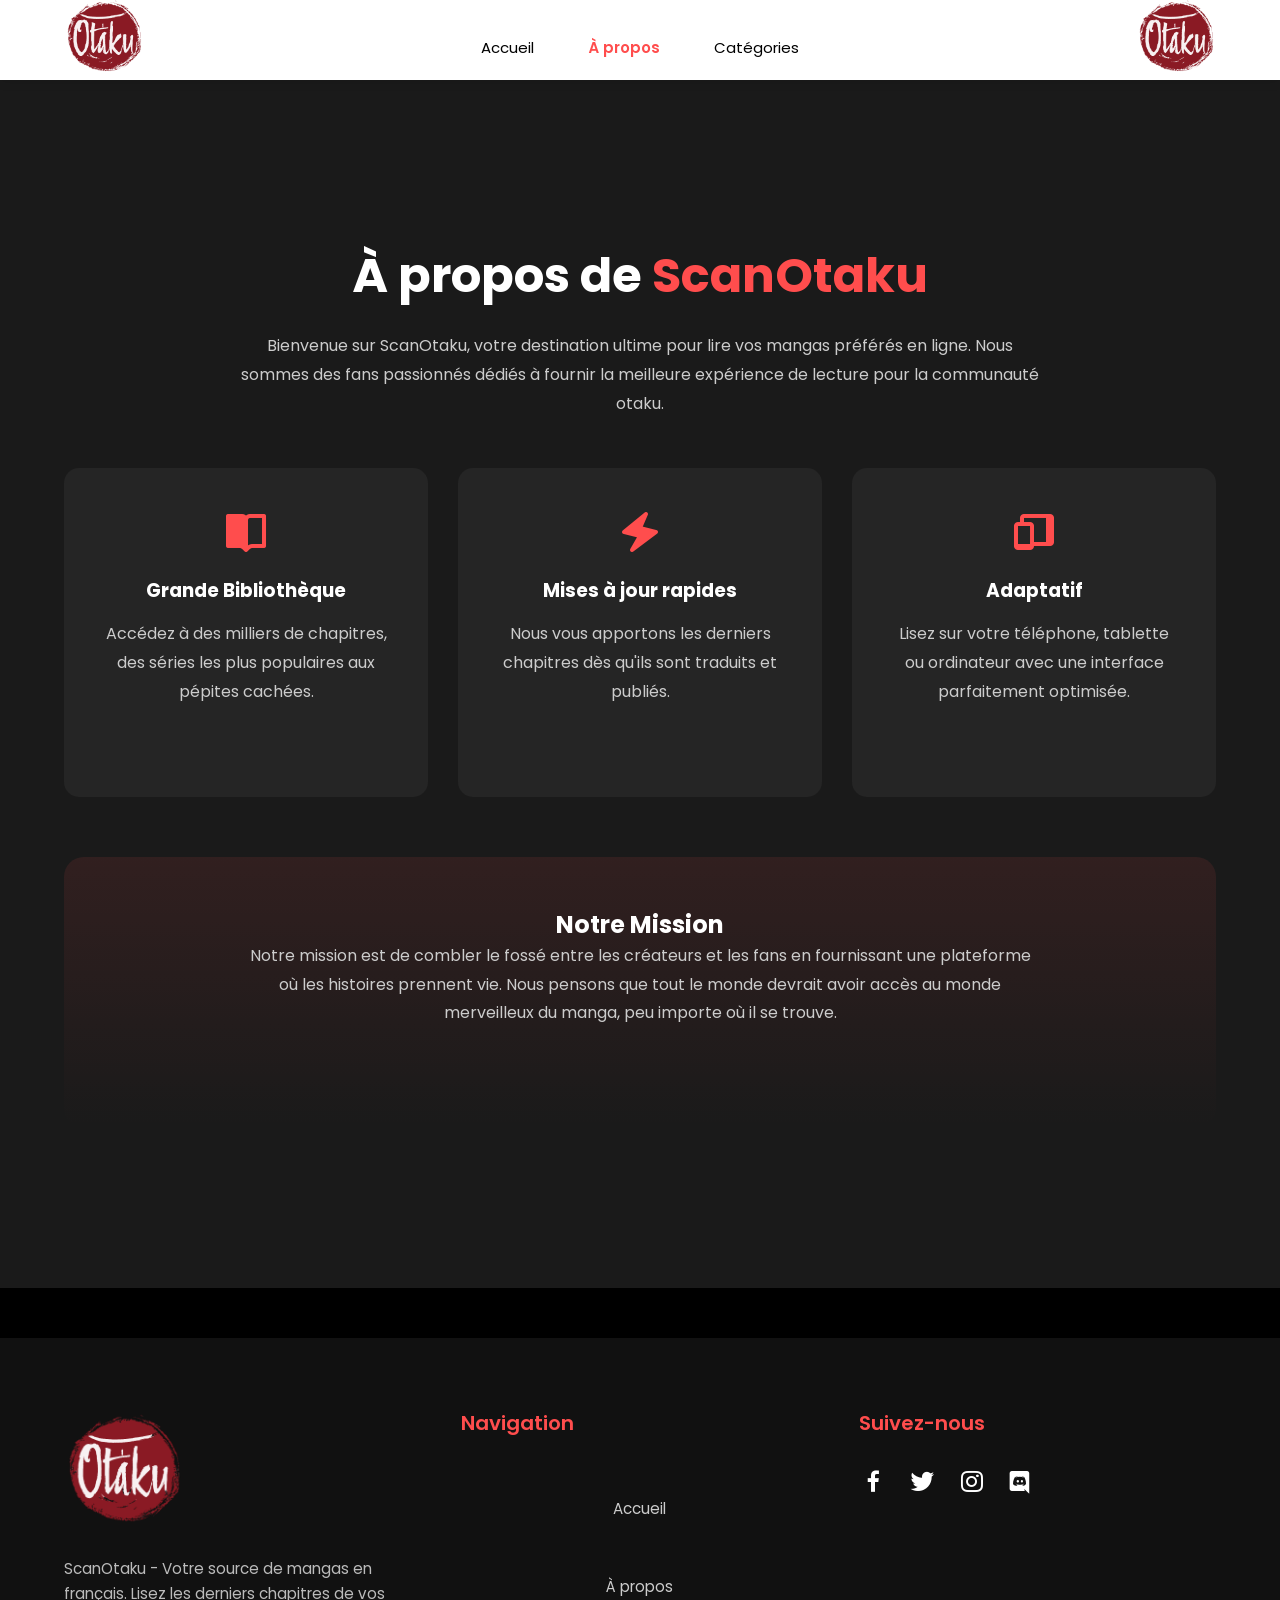
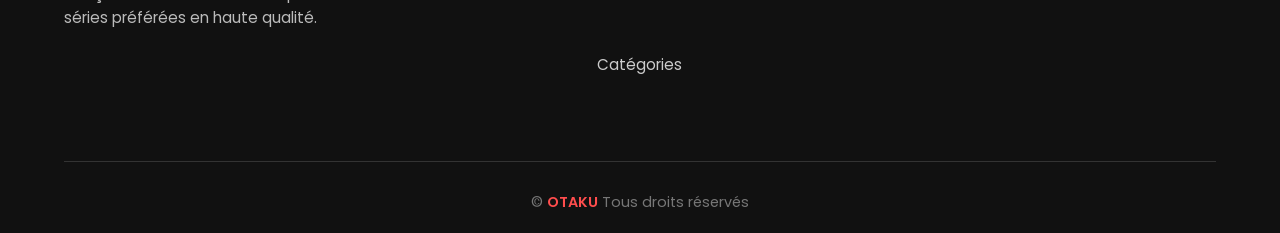
==== about.html @ 1f823256 "first commit" ====
<!DOCTYPE html>
<html lang="fr">
<head>
    <meta charset="UTF-8">
    <link rel="preconnect" href="https://fonts.googleapis.com">
    <link rel="preconnect" href="https://fonts.gstatic.com" crossorigin>
    <link href="https://fonts.googleapis.com/css2?family=Montserrat:ital,wght@0,300;0,400;0,500;0,600;1,800&family=Poppins:ital,wght@0,300;1,600&display=swap" rel="stylesheet">
    <meta name="viewport" content="width=device-width, initial-scale=1.0">
    <link rel="stylesheet" href="style.css">
    <link rel="stylesheet" href="https://unpkg.com/boxicons@2.1.4/css/boxicons.min.css">
    <link rel="stylesheet" href="css/style.css">
    <title>À propos de nous - ScanOtaku</title>
</head>
<body>
    <header>
        <nav>
            <div class="logo"><img src="image/img/png-transparent-otaku-otaku-logo-anime-beach-vapor-lg-text-manga-cartoon-removebg-preview.png"></div>
            <div class="navbar">
                <div class="menu-toggle" onclick="toggleMenu()">☰</div>
                <ul>
                    <li><a href="index.html">Accueil</a></li>
                    <li><a href="about.html" class="active">À propos</a></li>
                    <li><a href="categorie.html">Catégories</a>
                        <ul class="dropdown">
                            <li><a href="categorie.html">Action</a></li>
                            <li><a href="categorie.html">Sport</a></li>
                            <li><a href="categorie.html">Aventure</a></li>
                        </ul>
                    </li>
                </ul>
            </div>
            <div class="logo" id="logo2"><img src="image/img/png-transparent-otaku-otaku-logo-anime-beach-vapor-lg-text-manga-cartoon-removebg-preview.png"></div>
        </nav>
    </header>

    <section class="about-section">
        <div class="container">
            <h1>À propos de <span>ScanOtaku</span></h1>
            <p>Bienvenue sur ScanOtaku, votre destination ultime pour lire vos mangas préférés en ligne. Nous sommes des fans passionnés dédiés à fournir la meilleure expérience de lecture pour la communauté otaku.</p>
            
            <div class="about-grid">
                <div class="about-card">
                    <i class='bx bxs-book-open'></i>
                    <h3>Grande Bibliothèque</h3>
                    <p>Accédez à des milliers de chapitres, des séries les plus populaires aux pépites cachées.</p>
                </div>
                <div class="about-card">
                    <i class='bx bxs-zap'></i>
                    <h3>Mises à jour rapides</h3>
                    <p>Nous vous apportons les derniers chapitres dès qu'ils sont traduits et publiés.</p>
                </div>
                <div class="about-card">
                    <i class='bx bxs-devices'></i>
                    <h3>Adaptatif</h3>
                    <p>Lisez sur votre téléphone, tablette ou ordinateur avec une interface parfaitement optimisée.</p>
                </div>
            </div>

            <div class="mission">
                <h2>Notre Mission</h2>
                <p>Notre mission est de combler le fossé entre les créateurs et les fans en fournissant une plateforme où les histoires prennent vie. Nous pensons que tout le monde devrait avoir accès au monde merveilleux du manga, peu importe où il se trouve.</p>
            </div>
        </div>
    </section>

    <footer class="footer">
        <div class="footer-content">
            <div class="footer-logo">
                <img src="image/img/png-transparent-otaku-otaku-logo-anime-beach-vapor-lg-text-manga-cartoon-removebg-preview.png" alt="Logo">
                <p>ScanOtaku - Votre source de mangas en français. Lisez les derniers chapitres de vos séries préférées en haute qualité.</p>
            </div>
            <div class="footer-links">
                <h3>Navigation</h3>
                <ul>
                    <li><a href="index.html">Accueil</a></li>
                    <li><a href="about.html">À propos</a></li>
                    <li><a href="categorie.html">Catégories</a></li>
                </ul>
            </div>
            <div class="footer-social">
                <h3>Suivez-nous</h3>
                <div class="social-icons">
                    <a href="#"><i class='bx bxl-facebook'></i></a>
                    <a href="#"><i class='bx bxl-twitter'></i></a>
                    <a href="#"><i class='bx bxl-instagram'></i></a>
                    <a href="#"><i class='bx bxl-discord'></i></a>
                </div>
            </div>
        </div>
        <div class="copyright"> © <span>OTAKU</span> Tous droits réservés</div>
    </footer>

    <script>
        function toggleMenu() {
            var navbar = document.querySelector('.navbar');
            navbar.classList.toggle('active');
        }
    </script>
</body>
</html>
---- style.css ----
@import url("https://fonts.googleapis.com/css2?family=Poppins:wght@300;400;500;600&display=swap");

*{
    padding: 0;
    margin: 0;
    text-decoration: none;
    font-family: 'Montserrat', sans-serif;
    font-family: 'Poppins', sans-serif;
}
body{
    background-color: black;
}
ul{
    list-style: none;
    padding-top: 14px;
}
.active {
    color: #ff4d4d !important;
    font-weight: 600;
}
nav{
    display: flex;
    background-color: white;
    justify-content: space-between;
    align-items: center;
    padding: 0 5%;
    height: 80px;
    position: sticky;
    top: 0;
    z-index: 1000;
    box-shadow: 0 2px 10px rgba(0,0,0,0.1);
}
.menu-toggle {
    display: none;
    font-size: 24px;
    cursor: pointer;
    color: black;
}
ul li{
display: inline-block;
position: relative;
}
ul li a{
    display: block;
    padding: 20px 25px;
    color: black;
    text-decoration: none;
    text-align: center;
    font-size: 15px;
    transition: all .40s ease-in-out;
}
ul li ul.dropdown li{
    display: block;
}

ul li ul.dropdown{
    width: 100%;
    background-color: white;
    position: absolute;
    z-index: 555;
    display: none;
}
ul li a:hover{
    background-color: gray;
}
ul li:hover ul.dropdown{
    display: block;
}
.home{
    /* height: 80vh; */
    width: 100%;
    position: relative;
    background-size: cover;
    background-position: center;
    display: flex;
    align-items: center;
    justify-content:flex-start;
    background-image:url("image/img/desktop-wallpaper-the-blue-exorcist-rin-blue-exorcist.jpg");
    /* top: -100px; */
    height: 91vh;
}
.hom{
    /* height: 80vh; */
    width: 100%;
    position: relative;
    background-size: cover;
    background-position: center;
    display: flex;
    align-items: center;
    justify-content:flex-start;
    background-image:url("image/img/anime-anime-boys-picture-in-picture-kimetsu-no-yaiba-kamado-tanjirō-hd-wallpaper-preview.jpg");
    /* top: -100px; */
    height: 85vh;
}
.logo img{
    width: 80px;
}
.logo{
    padding: 0;
}
#logo2 {
    display: block;
}
@media (max-width: 900px) {
    #logo2 {
        display: none;
    }
    .menu-toggle {
        display: block;
    }
    .navbar {
        position: absolute;
        top: 80px;
        left: -100%;
        width: 100%;
        background: white;
        transition: 0.3s;
        box-shadow: 0 5px 10px rgba(0,0,0,0.1);
    }
    .navbar.active {
        left: 0;
    }
    .navbar ul {
        flex-direction: column;
        padding: 20px;
    }
    .navbar ul li {
        display: block;
        width: 100%;
        text-align: left;
    }
    .navbar ul li a {
        padding: 15px 0;
    }
    .dropdown {
        position: static !important;
        display: block !important;
        box-shadow: none !important;
        padding-left: 20px !important;
    }
    
    .home-text {
        padding-left: 20px !important;
    }
    .home-text h1 {
        font-size: 2.5rem !important;
    }
}
.home-text{
    padding-left: 150px;
    font-size: var(--h1-font);
    font-weight: bold;
    line-height: 1.5;
    letter-spacing: 3px;
    color: white;
}
.home-text a{
    color: white;
}
.home-text span{
    color:red;
    font-size: 30px;
}
.btn a{
    color: black;
}
.btn{
    display: inline-block;
    padding-top: 200px;
    padding: 14px 40px;
    border-radius: 0.5rem;
    font-size: 15px;
    font-weight: 500;
    background: #3B065E;
    border: 1px solid #3B065E;
    transition: all .40s ease;
    margin-top: 20px;
}
.btn:hover{
    transform: scale(1.01) translateY(-5px);
    background: transparent;
}
.text-top{
    text-align: left;
    padding-top: 50px;
    padding-left: 30px;
    color: white;
    font-size: 25px;
    font-weight: 600;
}
.annonce{
    margin-top: 30px;
    padding-top: 190px;
    position: relative;
    background-image:url("image/img/1.jpg");
    background-size: cover;
    background-position: center;
    display: flex;
    align-items: center;
    /* justify-content:center; */
    height:auto;
    width: 100%;
    /* padding-bottom: 100px; */
}

.annonce .text-annonce{
    top: 100px;
    padding-left: 180px;
    padding-bottom: 100px;
    font-size: 15px;
    font-weight: bold;
    line-height: 1.5;
    letter-spacing: 3px;
    color: white;
}
.annonce .text-annonce p{
    color: white;
    font-size: 15px;
}
.annonce .text-annonce .b a{
    color: white;
}
.annonce .text-annonce .btn{ 
    display: inline-block;
    padding-top: 200px;
    padding: 14px 40px;
    border-radius: 0.5rem;
    font-size: 15px;
    font-weight: 500;
    background: #3B065E;
    border: 1px solid #3B065E;
    transition: all .40s ease;
    margin-top: 20px;
}
.annonce .text-annonce .btn:hover{
    transform: scale(1.01) translateY(-5px);
    background: transparent;
}
/* About Section Styles */
.about-section {
    padding: 100px 5%;
    background-color: #1a1a1a;
    color: #fff;
}
.about-section h1 {
    font-size: 3rem;
    margin-bottom: 20px;
    text-align: center;
}
.about-section h1 span {
    color: #ff4d4d;
}
.about-section p {
    max-width: 800px;
    margin: 0 auto 50px;
    text-align: center;
    line-height: 1.8;
    color: #ccc;
}
.about-grid {
    display: grid;
    grid-template-columns: repeat(auto-fit, minmax(250px, 1fr));
    gap: 30px;
    margin-bottom: 60px;
}
.about-card {
    background: #252525;
    padding: 40px;
    border-radius: 15px;
    text-align: center;
    transition: 0.3s;
}
.about-card:hover {
    transform: translateY(-10px);
    background: #333;
}
.about-card i {
    font-size: 3rem;
    color: #ff4d4d;
    margin-bottom: 20px;
}
.about-card h3 {
    margin-bottom: 15px;
}
.mission {
    text-align: center;
    background: linear-gradient(rgba(255, 77, 77, 0.1), transparent);
    padding: 50px;
    border-radius: 20px;
}

/* Manga Details Styles */
.manga-details {
    padding: 100px 5%;
    background: #121212;
}
.details-wrapper {
    display: flex;
    gap: 50px;
    align-items: flex-start;
    max-width: 1200px;
    margin: 0 auto;
}
.manga-image img {
    width: 350px;
    border-radius: 20px;
    box-shadow: 0 10px 30px rgba(0,0,0,0.5);
}
.manga-info {
    flex: 1;
}
.manga-info h1 {
    font-size: 3.5rem;
    margin-bottom: 15px;
    color: #fff;
}
.manga-metadata {
    display: flex;
    gap: 20px;
    margin-bottom: 30px;
    color: #ff4d4d;
    font-weight: 500;
}
.manga-metadata span {
    display: flex;
    align-items: center;
    gap: 5px;
}
.manga-info h3 {
    margin-bottom: 15px;
    font-size: 1.5rem;
}
.manga-info p {
    line-height: 1.8;
    color: #bbb;
    margin-bottom: 40px;
}
.details-buttons {
    display: flex;
    gap: 20px;
}
.btn-alt {
    background: transparent !important;
    border: 2px solid #3B065E !important;
    color: white !important;
}

@media (max-width: 768px) {
    .details-wrapper {
        flex-direction: column;
        align-items: center;
        text-align: center;
    }
    .manga-image img {
        width: 100%;
        max-width: 300px;
    }
    .manga-info h1 {
        font-size: 2.5rem;
    }
    .manga-metadata {
        justify-content: center;
        flex-wrap: wrap;
    }
    .details-buttons {
        flex-direction: column;
    }
}
/* Manga Grid Styles */
.manga-grid-section {
    padding: 50px 5%;
    background-color: black;
}
.manga-grid-section h2 {
    color: white;
    font-size: 2.5rem;
    margin-bottom: 30px;
    border-left: 5px solid #ff4d4d;
    padding-left: 20px;
}
.manga-grid {
    display: grid;
    grid-template-columns: repeat(auto-fill, minmax(200px, 1fr));
    gap: 30px;
}
.manga-card {
    background: #1a1a1a;
    border-radius: 10px;
    overflow: hidden;
    transition: 0.3s;
}
.manga-card:hover {
    transform: translateY(-10px);
}
.manga-card img {
    width: 100%;
    height: 300px;
    object-fit: cover;
}
.manga-card .card-info {
    padding: 15px;
    text-align: center;
}
.manga-card h3 {
    color: white;
    font-size: 1.1rem;
    margin-bottom: 5px;
}
.manga-card p {
    color: #ff4d4d;
    font-size: 0.9rem;
}

@media (max-width: 768px) {
    .manga-grid {
        grid-template-columns: repeat(auto-fill, minmax(150px, 1fr));
        gap: 15px;
    }
    .manga-card img {
        height: 220px;
    }
}

/* Blog/News Section Styles */
.blog-container {
    padding: 50px 5%;
    background-color: black;
}
.blog {
    display: grid;
    grid-template-columns: repeat(auto-fit, minmax(300px, 1fr));
    gap: 30px;
    max-width: 1200px;
    margin: 0 auto;
}
.text-blog {
    background: #1a1a1a;
    padding: 25px;
    border-radius: 15px;
    transition: 0.3s;
    border: 1px solid #333;
}
.text-blog:hover {
    transform: translateY(-10px);
    border-color: #ff4d4d;
}
.text-blog img {
    width: 100%;
    height: 220px;
    object-fit: cover;
    border-radius: 10px;
    margin-bottom: 20px;
}
.text-blog span {
    color: #ff4d4d;
    font-size: 0.85rem;
    font-weight: 500;
    text-transform: uppercase;
    letter-spacing: 1px;
}
.text-blog h2 {
    color: white;
    font-size: 1.4rem;
    margin: 15px 0;
    line-height: 1.4;
}
.text-blog p {
    color: #bbb;
    font-size: 0.95rem;
    line-height: 1.6;
    margin-bottom: 20px;
}
.text-blog a {
    color: #ff4d4d;
    font-weight: 600;
    text-decoration: none;
    display: inline-flex;
    align-items: center;
    gap: 5px;
    transition: 0.3s;
}
.text-blog a:hover {
    gap: 10px;
    text-decoration: underline;
}

@media (max-width: 768px) {
    .blog {
        grid-template-columns: 1fr;
    }
    .text-blog img {
        height: 200px;
    }
}

/* Footer Styles */
.footer {
    background-color: #111;
    color: white;
    padding: 70px 5% 20px;
    margin-top: 50px;
}
.footer-content {
    display: grid;
    grid-template-columns: repeat(auto-fit, minmax(250px, 1fr));
    gap: 40px;
    max-width: 1200px;
    margin: 0 auto 50px;
}
.footer-logo img {
    width: 120px;
    margin-bottom: 20px;
}
.footer-logo p {
    color: #bbb;
    line-height: 1.6;
    font-size: 0.95rem;
}
.footer-links h3, .footer-social h3 {
    color: #ff4d4d;
    font-size: 1.25rem;
    margin-bottom: 25px;
    font-weight: 600;
}
.footer-links ul li {
    display: block;
    margin-bottom: 15px;
}
.footer-links ul li a {
    color: #ccc;
    font-size: 0.95rem;
    transition: 0.3s;
}
.footer-links ul li a:hover {
    color: #ff4d4d;
    padding-left: 10px;
}
.social-icons {
    display: flex;
    gap: 20px;
}
.social-icons a {
    color: white;
    font-size: 1.8rem;
    transition: 0.3s;
}
.social-icons a:hover {
    color: #ff4d4d;
    transform: translateY(-5px);
}
.footer .copyright {
    text-align: center;
    padding-top: 30px;
    border-top: 1px solid #333;
    color: #777;
    font-size: 0.9rem;
}
.footer .copyright span {
    color: #ff4d4d;
    font-weight: 600;
}

@media (max-width: 768px) {
    .footer-content {
        text-align: center;
    }
    .social-icons {
        justify-content: center;
    }
}
---- css/style.css ----
/* Google Fonts - Poppins */
@import url("https://fonts.googleapis.com/css2?family=Poppins:wght@300;400;500;600&display=swap");


.top-manga {
  /* min-height: 100vh; */
  display: flex;
  align-items: center;
  justify-content: center;
  /* background: #efefef; */
  /* padding-bottom: 30px; */
}
.container {
  max-width: 1350px;
  width: 100%;
  padding: 60px 0;
}
.slide-container {
  margin: 0 30px;
  overflow: hidden;
}
.card {
  /* background: #fff; */
  border-radius: 8px;
}
.card .image-box {
  height: 400px;
}
.card .image-box img {
  width: 100%;
  height: 100%;
  border-radius: 8px 8px 0 0;
}
.card .profile-details {
  display: flex;
  align-items: center;
  column-gap: 12px;
  padding: 15px;
}
.card .profile-details img {
  height: 40px;
  width: 40px;
  border-radius: 50%;
}
.profile-details .name {
  font-size: 15px;
  font-weight: 500;
  color: #fff;
}
.profile-details .job {
  font-size: 12px;
  font-weight: 500;
  color: #4d4d4d;
}

.swiper-navBtn {
  color: #000;
  height: 50px;
  width: 50px;
  transform: translateY(-40%);
  background: #fff;
  border-radius: 50%;
}
.swiper-navBtn::before,
.swiper-navBtn::after {
  font-size: 24px;
}

.swiper-pagination-bullet {
  background-color: #333;
}
.menu-toggle{
  font-size: 40px;
  text-align: center;
  box-sizing: border-box;
  display: none;
}

/* @media screen and (max-width: 768px) {
  .swiper-navBtn {
    display: none;
  }
} */

@media only screen and (max-width: 950px) {
  .menu-toggle{
    display: block;
    text-align: center;
  }
  .navbar ul {
      display: none;
  }

  .navbar.active ul {
      display: block;
      text-align: center;
  }
}
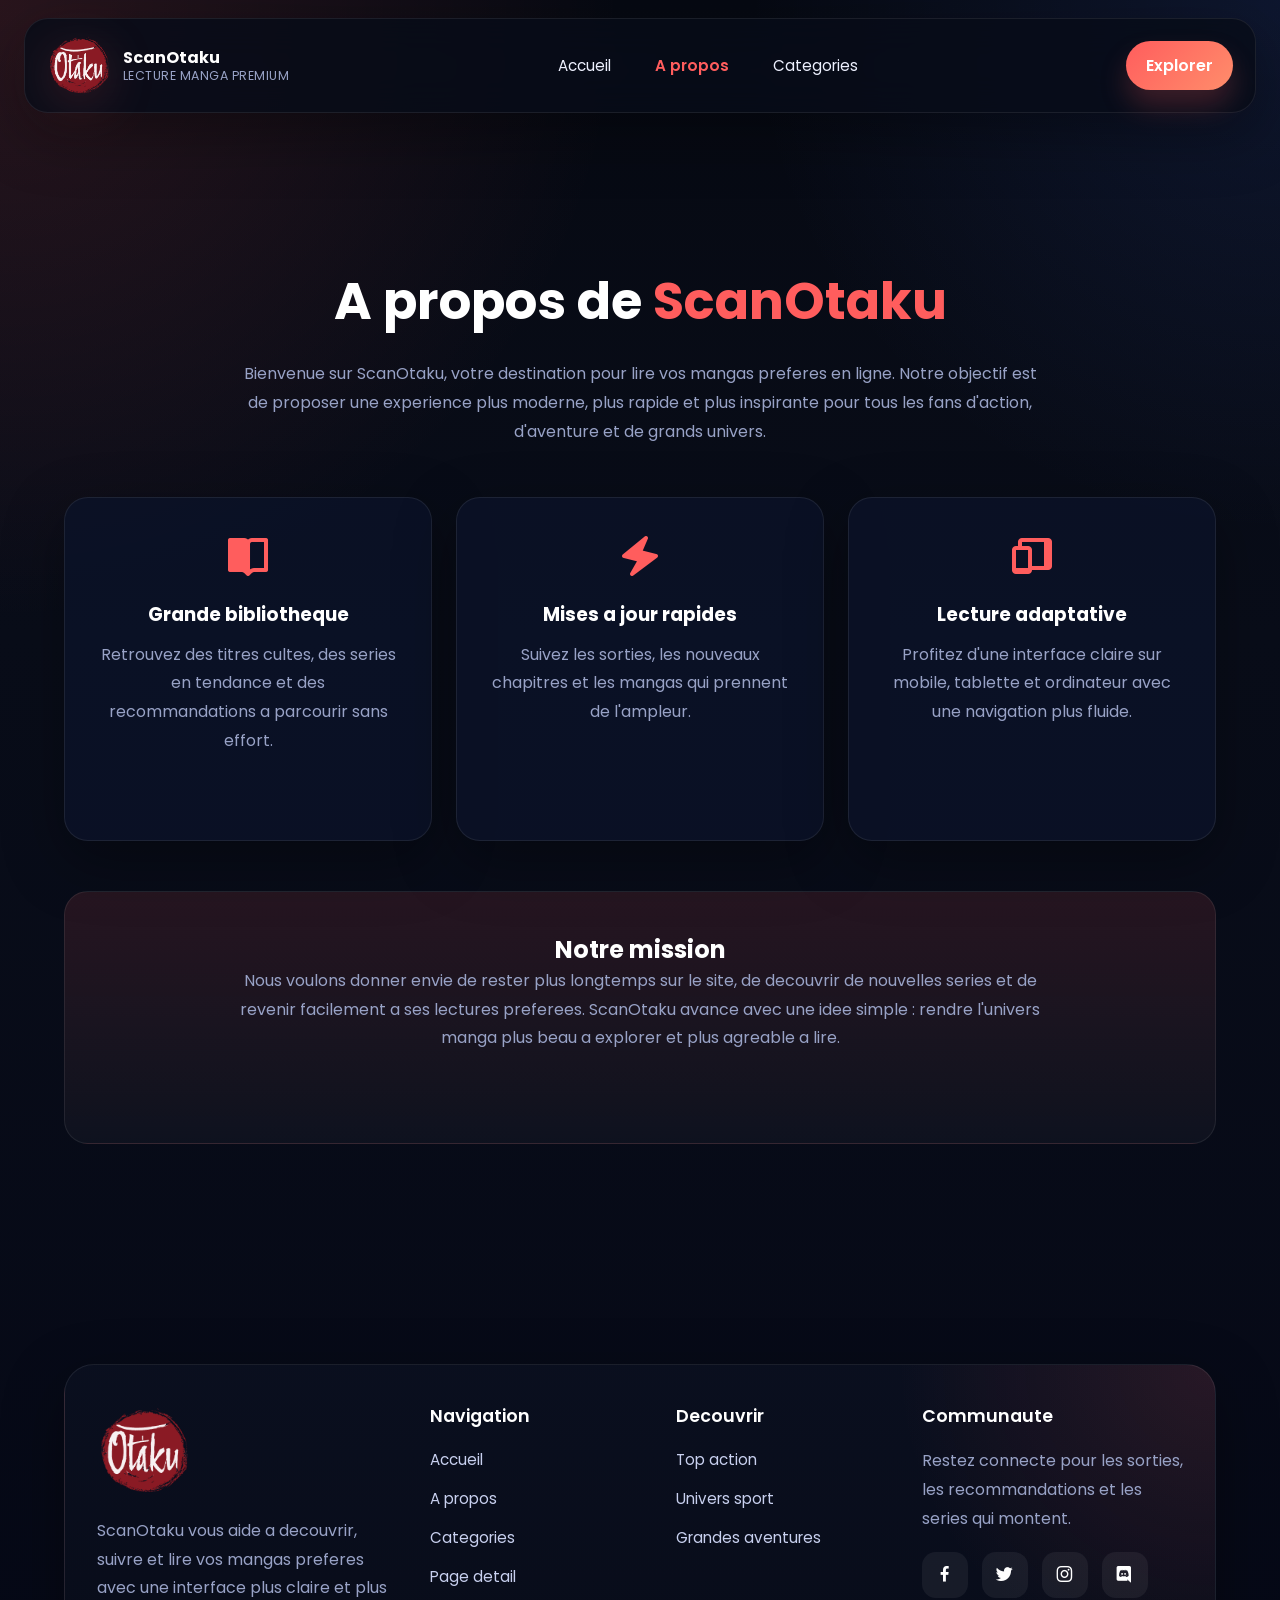
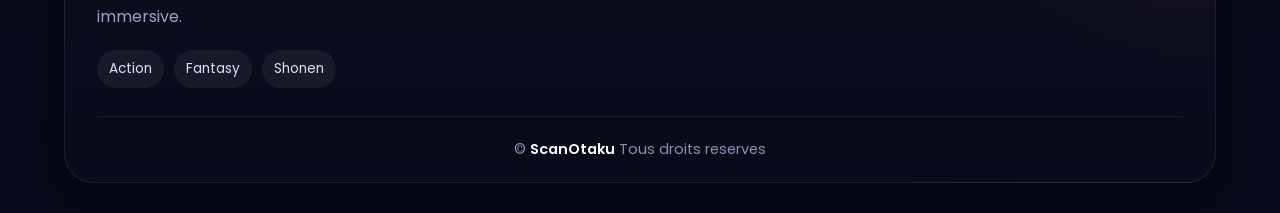
==== commit 788751ed: "modif" ====
--- a/about.html
+++ b/about.html
@@ -9,56 +9,62 @@
     <link rel="stylesheet" href="style.css">
     <link rel="stylesheet" href="https://unpkg.com/boxicons@2.1.4/css/boxicons.min.css">
     <link rel="stylesheet" href="css/style.css">
-    <title>À propos de nous - ScanOtaku</title>
+    <title>A propos de nous - ScanOtaku</title>
 </head>
 <body>
     <header>
         <nav>
-            <div class="logo"><img src="image/img/png-transparent-otaku-otaku-logo-anime-beach-vapor-lg-text-manga-cartoon-removebg-preview.png"></div>
+            <a href="index.html" class="brand">
+                <div class="logo"><img src="image/img/png-transparent-otaku-otaku-logo-anime-beach-vapor-lg-text-manga-cartoon-removebg-preview.png" alt="ScanOtaku"></div>
+                <div class="brand-copy">
+                    <strong>ScanOtaku</strong>
+                    <span>Lecture manga premium</span>
+                </div>
+            </a>
+            <div class="menu-toggle" onclick="toggleMenu()"><i class='bx bx-menu'></i></div>
             <div class="navbar">
-                <div class="menu-toggle" onclick="toggleMenu()">☰</div>
                 <ul>
                     <li><a href="index.html">Accueil</a></li>
-                    <li><a href="about.html" class="active">À propos</a></li>
-                    <li><a href="categorie.html">Catégories</a>
+                    <li><a href="about.html" class="active">A propos</a></li>
+                    <li><a href="categorie.html">Categories</a>
                         <ul class="dropdown">
-                            <li><a href="categorie.html">Action</a></li>
-                            <li><a href="categorie.html">Sport</a></li>
-                            <li><a href="categorie.html">Aventure</a></li>
+                            <li><a href="categorie.html#action">Action</a></li>
+                            <li><a href="categorie.html#sport">Sport</a></li>
+                            <li><a href="categorie.html#aventure">Aventure</a></li>
                         </ul>
                     </li>
                 </ul>
             </div>
-            <div class="logo" id="logo2"><img src="image/img/png-transparent-otaku-otaku-logo-anime-beach-vapor-lg-text-manga-cartoon-removebg-preview.png"></div>
+            <a href="categorie.html" class="nav-cta">Explorer</a>
         </nav>
     </header>
 
     <section class="about-section">
         <div class="container">
-            <h1>À propos de <span>ScanOtaku</span></h1>
-            <p>Bienvenue sur ScanOtaku, votre destination ultime pour lire vos mangas préférés en ligne. Nous sommes des fans passionnés dédiés à fournir la meilleure expérience de lecture pour la communauté otaku.</p>
-            
+            <h1>A propos de <span>ScanOtaku</span></h1>
+            <p>Bienvenue sur ScanOtaku, votre destination pour lire vos mangas preferes en ligne. Notre objectif est de proposer une experience plus moderne, plus rapide et plus inspirante pour tous les fans d'action, d'aventure et de grands univers.</p>
+
             <div class="about-grid">
                 <div class="about-card">
                     <i class='bx bxs-book-open'></i>
-                    <h3>Grande Bibliothèque</h3>
-                    <p>Accédez à des milliers de chapitres, des séries les plus populaires aux pépites cachées.</p>
+                    <h3>Grande bibliotheque</h3>
+                    <p>Retrouvez des titres cultes, des series en tendance et des recommandations a parcourir sans effort.</p>
                 </div>
                 <div class="about-card">
                     <i class='bx bxs-zap'></i>
-                    <h3>Mises à jour rapides</h3>
-                    <p>Nous vous apportons les derniers chapitres dès qu'ils sont traduits et publiés.</p>
+                    <h3>Mises a jour rapides</h3>
+                    <p>Suivez les sorties, les nouveaux chapitres et les mangas qui prennent de l'ampleur.</p>
                 </div>
                 <div class="about-card">
                     <i class='bx bxs-devices'></i>
-                    <h3>Adaptatif</h3>
-                    <p>Lisez sur votre téléphone, tablette ou ordinateur avec une interface parfaitement optimisée.</p>
+                    <h3>Lecture adaptative</h3>
+                    <p>Profitez d'une interface claire sur mobile, tablette et ordinateur avec une navigation plus fluide.</p>
                 </div>
             </div>
 
             <div class="mission">
-                <h2>Notre Mission</h2>
-                <p>Notre mission est de combler le fossé entre les créateurs et les fans en fournissant une plateforme où les histoires prennent vie. Nous pensons que tout le monde devrait avoir accès au monde merveilleux du manga, peu importe où il se trouve.</p>
+                <h2>Notre mission</h2>
+                <p>Nous voulons donner envie de rester plus longtemps sur le site, de decouvrir de nouvelles series et de revenir facilement a ses lectures preferees. ScanOtaku avance avec une idee simple : rendre l'univers manga plus beau a explorer et plus agreable a lire.</p>
             </div>
         </div>
     </section>
@@ -67,18 +73,33 @@
         <div class="footer-content">
             <div class="footer-logo">
                 <img src="image/img/png-transparent-otaku-otaku-logo-anime-beach-vapor-lg-text-manga-cartoon-removebg-preview.png" alt="Logo">
-                <p>ScanOtaku - Votre source de mangas en français. Lisez les derniers chapitres de vos séries préférées en haute qualité.</p>
+                <p>ScanOtaku vous aide a decouvrir, suivre et lire vos mangas preferes avec une interface plus claire et plus immersive.</p>
+                <div class="footer-pills">
+                    <span>Action</span>
+                    <span>Fantasy</span>
+                    <span>Shonen</span>
+                </div>
             </div>
             <div class="footer-links">
                 <h3>Navigation</h3>
                 <ul>
                     <li><a href="index.html">Accueil</a></li>
-                    <li><a href="about.html">À propos</a></li>
-                    <li><a href="categorie.html">Catégories</a></li>
+                    <li><a href="about.html">A propos</a></li>
+                    <li><a href="categorie.html">Categories</a></li>
+                    <li><a href="detail.html">Page detail</a></li>
+                </ul>
+            </div>
+            <div class="footer-links">
+                <h3>Decouvrir</h3>
+                <ul>
+                    <li><a href="categorie.html#action">Top action</a></li>
+                    <li><a href="categorie.html#sport">Univers sport</a></li>
+                    <li><a href="categorie.html#aventure">Grandes aventures</a></li>
                 </ul>
             </div>
             <div class="footer-social">
-                <h3>Suivez-nous</h3>
+                <h3>Communaute</h3>
+                <p>Restez connecte pour les sorties, les recommandations et les series qui montent.</p>
                 <div class="social-icons">
                     <a href="#"><i class='bx bxl-facebook'></i></a>
                     <a href="#"><i class='bx bxl-twitter'></i></a>
@@ -87,7 +108,7 @@
                 </div>
             </div>
         </div>
-        <div class="copyright"> © <span>OTAKU</span> Tous droits réservés</div>
+        <div class="copyright">&copy; <span>ScanOtaku</span> Tous droits reserves</div>
     </footer>
 
     <script>
--- a/style.css
+++ b/style.css
@@ -1,569 +1,1125 @@
-@import url("https://fonts.googleapis.com/css2?family=Poppins:wght@300;400;500;600&display=swap");
-
-*{
+@import url("https://fonts.googleapis.com/css2?family=Poppins:wght@300;400;500;600;700&display=swap");
+
+:root {
+    --bg: #050816;
+    --bg-soft: #0d1224;
+    --panel: rgba(11, 18, 38, 0.92);
+    --panel-strong: #111a36;
+    --line: rgba(255, 255, 255, 0.08);
+    --text: #f5f7ff;
+    --muted: #98a2c6;
+    --accent: #ff5d5d;
+    --accent-soft: #ff8d6b;
+    --accent-dark: #c73939;
+    --shadow: 0 20px 60px rgba(0, 0, 0, 0.35);
+}
+
+* {
     padding: 0;
     margin: 0;
+    box-sizing: border-box;
     text-decoration: none;
-    font-family: 'Montserrat', sans-serif;
-    font-family: 'Poppins', sans-serif;
-}
-body{
-    background-color: black;
-}
-ul{
+    font-family: "Poppins", sans-serif;
+}
+
+html {
+    scroll-behavior: smooth;
+}
+
+body {
+    background:
+        radial-gradient(circle at top left, rgba(255, 93, 93, 0.14), transparent 28%),
+        radial-gradient(circle at top right, rgba(72, 120, 255, 0.12), transparent 24%),
+        linear-gradient(180deg, #060912 0%, #090d19 35%, #050816 100%);
+    color: var(--text);
+}
+
+a {
+    color: inherit;
+}
+
+img {
+    max-width: 100%;
+    display: block;
+}
+
+ul {
     list-style: none;
-    padding-top: 14px;
-}
+}
+
+.container {
+    width: min(1200px, 100%);
+    margin: 0 auto;
+}
+
 .active {
-    color: #ff4d4d !important;
+    color: var(--accent) !important;
     font-weight: 600;
 }
-nav{
-    display: flex;
-    background-color: white;
+
+nav {
+    width: min(1280px, calc(100% - 48px));
+    margin: 18px auto 0;
+    display: flex;
     justify-content: space-between;
     align-items: center;
-    padding: 0 5%;
-    height: 80px;
+    gap: 24px;
+    padding: 14px 22px;
     position: sticky;
-    top: 0;
+    top: 14px;
     z-index: 1000;
-    box-shadow: 0 2px 10px rgba(0,0,0,0.1);
-}
+    border: 1px solid var(--line);
+    border-radius: 24px;
+    background: rgba(8, 12, 25, 0.84);
+    backdrop-filter: blur(18px);
+    box-shadow: var(--shadow);
+}
+
+.brand {
+    display: inline-flex;
+    align-items: center;
+    gap: 12px;
+    min-width: 0;
+}
+
+.logo img {
+    width: 64px;
+    filter: drop-shadow(0 10px 24px rgba(255, 93, 93, 0.18));
+}
+
+.brand-copy {
+    display: flex;
+    flex-direction: column;
+    gap: 2px;
+    line-height: 1.1;
+}
+
+.brand-copy strong {
+    font-size: 1rem;
+    color: #fff;
+}
+
+.brand-copy span {
+    font-size: 0.78rem;
+    color: var(--muted);
+    letter-spacing: 0.04em;
+    text-transform: uppercase;
+}
+
+.navbar ul {
+    display: flex;
+    align-items: center;
+    gap: 8px;
+}
+
+.navbar ul li {
+    position: relative;
+}
+
+.navbar ul li a {
+    display: inline-flex;
+    align-items: center;
+    padding: 12px 18px;
+    border-radius: 999px;
+    color: #eef1ff;
+    font-size: 0.95rem;
+    transition: 0.3s ease;
+}
+
+.navbar ul li a:hover {
+    background: rgba(255, 255, 255, 0.06);
+    color: #fff;
+}
+
+.navbar ul li ul.dropdown {
+    width: 220px;
+    padding: 10px;
+    background: rgba(10, 15, 32, 0.98);
+    border: 1px solid var(--line);
+    border-radius: 18px;
+    position: absolute;
+    top: calc(100% + 10px);
+    left: 0;
+    z-index: 555;
+    display: none;
+    box-shadow: var(--shadow);
+}
+
+.navbar ul li ul.dropdown li {
+    display: block;
+}
+
+.navbar ul li ul.dropdown li a {
+    display: block;
+    border-radius: 12px;
+}
+
+.navbar ul li:hover ul.dropdown {
+    display: block;
+}
+
+.nav-cta {
+    display: inline-flex;
+    align-items: center;
+    justify-content: center;
+    padding: 12px 20px;
+    border-radius: 999px;
+    background: linear-gradient(135deg, var(--accent), var(--accent-soft));
+    color: #fff;
+    font-weight: 600;
+    box-shadow: 0 16px 28px rgba(255, 93, 93, 0.22);
+    transition: transform 0.3s ease, box-shadow 0.3s ease;
+}
+
+.nav-cta:hover {
+    transform: translateY(-2px);
+    box-shadow: 0 18px 32px rgba(255, 93, 93, 0.28);
+}
+
 .menu-toggle {
     display: none;
-    font-size: 24px;
+    font-size: 30px;
     cursor: pointer;
-    color: black;
-}
-ul li{
-display: inline-block;
-position: relative;
-}
-ul li a{
-    display: block;
-    padding: 20px 25px;
-    color: black;
-    text-decoration: none;
-    text-align: center;
-    font-size: 15px;
-    transition: all .40s ease-in-out;
-}
-ul li ul.dropdown li{
-    display: block;
-}
-
-ul li ul.dropdown{
-    width: 100%;
-    background-color: white;
-    position: absolute;
-    z-index: 555;
-    display: none;
-}
-ul li a:hover{
-    background-color: gray;
-}
-ul li:hover ul.dropdown{
-    display: block;
-}
-.home{
-    /* height: 80vh; */
+    color: #fff;
+    z-index: 1001;
+}
+
+.home,
+.hom {
     width: 100%;
     position: relative;
     background-size: cover;
     background-position: center;
     display: flex;
     align-items: center;
-    justify-content:flex-start;
-    background-image:url("image/img/desktop-wallpaper-the-blue-exorcist-rin-blue-exorcist.jpg");
-    /* top: -100px; */
-    height: 91vh;
-}
-.hom{
-    /* height: 80vh; */
-    width: 100%;
+    justify-content: flex-start;
+    min-height: 85vh;
+}
+
+.home::before,
+.hom::before {
+    content: "";
+    position: absolute;
+    inset: 0;
+    background: linear-gradient(90deg, rgba(5, 8, 22, 0.88) 0%, rgba(5, 8, 22, 0.52) 48%, rgba(5, 8, 22, 0.18) 100%);
+}
+
+.home {
+    background-image: url("image/img/desktop-wallpaper-the-blue-exorcist-rin-blue-exorcist.jpg");
+}
+
+.hom {
+    background-image: url("image/img/anime-anime-boys-picture-in-picture-kimetsu-no-yaiba-kamado-tanjirō-hd-wallpaper-preview.jpg");
+}
+
+.home-text {
     position: relative;
+    padding-left: 8%;
+    max-width: 720px;
+    z-index: 1;
+}
+
+.home-text h1 {
+    font-size: clamp(2.6rem, 5vw, 4.7rem);
+    line-height: 1.05;
+    margin-bottom: 16px;
+    color: #fff;
+}
+
+.home-text h2 {
+    color: var(--accent-soft);
+    letter-spacing: 0.14em;
+    text-transform: uppercase;
+    margin-bottom: 12px;
+}
+
+.home-text h3,
+.home-text p,
+.home-text a {
+    color: #fff;
+}
+
+.home-text span {
+    color: var(--accent);
+}
+
+.btn {
+    display: inline-flex;
+    align-items: center;
+    justify-content: center;
+    padding: 14px 28px;
+    border-radius: 14px;
+    font-size: 0.96rem;
+    font-weight: 600;
+    background: linear-gradient(135deg, var(--accent), var(--accent-soft));
+    border: none;
+    color: #fff !important;
+    transition: 0.3s ease;
+    margin-top: 20px;
+    cursor: pointer;
+    box-shadow: 0 14px 26px rgba(255, 93, 93, 0.22);
+}
+
+.btn:hover {
+    transform: translateY(-3px);
+    box-shadow: 0 18px 30px rgba(255, 93, 93, 0.3);
+}
+
+.btn-alt {
+    background: transparent !important;
+    border: 1px solid rgba(255, 255, 255, 0.18) !important;
+    color: #fff !important;
+    box-shadow: none !important;
+}
+
+.btn-alt:hover {
+    background: rgba(255, 255, 255, 0.08) !important;
+}
+
+.text-top {
+    text-align: left;
+    padding: 50px 5% 0;
+    color: #fff;
+    font-size: 1.55rem;
+    font-weight: 600;
+}
+
+.text-top h2 {
+    display: inline-block;
+    padding-left: 18px;
+    border-left: 4px solid var(--accent);
+}
+
+.annonce {
+    margin: 36px 5% 0;
+    padding: 180px 0 90px;
+    position: relative;
+    background-image: linear-gradient(rgba(5, 8, 22, 0.72), rgba(5, 8, 22, 0.35)), url("image/img/1.jpg");
     background-size: cover;
     background-position: center;
     display: flex;
     align-items: center;
-    justify-content:flex-start;
-    background-image:url("image/img/anime-anime-boys-picture-in-picture-kimetsu-no-yaiba-kamado-tanjirō-hd-wallpaper-preview.jpg");
-    /* top: -100px; */
-    height: 85vh;
-}
-.logo img{
-    width: 80px;
-}
-.logo{
-    padding: 0;
-}
-#logo2 {
-    display: block;
-}
-@media (max-width: 900px) {
-    #logo2 {
-        display: none;
-    }
-    .menu-toggle {
-        display: block;
-    }
-    .navbar {
-        position: absolute;
-        top: 80px;
-        left: -100%;
-        width: 100%;
-        background: white;
-        transition: 0.3s;
-        box-shadow: 0 5px 10px rgba(0,0,0,0.1);
-    }
-    .navbar.active {
-        left: 0;
-    }
-    .navbar ul {
-        flex-direction: column;
-        padding: 20px;
-    }
-    .navbar ul li {
-        display: block;
-        width: 100%;
-        text-align: left;
-    }
-    .navbar ul li a {
-        padding: 15px 0;
-    }
-    .dropdown {
-        position: static !important;
-        display: block !important;
-        box-shadow: none !important;
-        padding-left: 20px !important;
-    }
-    
-    .home-text {
-        padding-left: 20px !important;
-    }
-    .home-text h1 {
-        font-size: 2.5rem !important;
-    }
-}
-.home-text{
-    padding-left: 150px;
-    font-size: var(--h1-font);
-    font-weight: bold;
-    line-height: 1.5;
-    letter-spacing: 3px;
-    color: white;
-}
-.home-text a{
-    color: white;
-}
-.home-text span{
-    color:red;
-    font-size: 30px;
-}
-.btn a{
-    color: black;
-}
-.btn{
-    display: inline-block;
-    padding-top: 200px;
-    padding: 14px 40px;
-    border-radius: 0.5rem;
-    font-size: 15px;
-    font-weight: 500;
-    background: #3B065E;
-    border: 1px solid #3B065E;
-    transition: all .40s ease;
-    margin-top: 20px;
-}
-.btn:hover{
-    transform: scale(1.01) translateY(-5px);
-    background: transparent;
-}
-.text-top{
-    text-align: left;
-    padding-top: 50px;
-    padding-left: 30px;
-    color: white;
-    font-size: 25px;
+    height: auto;
+    border-radius: 28px;
+    overflow: hidden;
+    border: 1px solid var(--line);
+}
+
+.annonce .text-annonce {
+    padding-left: 8%;
+    max-width: 620px;
+    font-size: 1rem;
     font-weight: 600;
-}
-.annonce{
-    margin-top: 30px;
-    padding-top: 190px;
-    position: relative;
-    background-image:url("image/img/1.jpg");
-    background-size: cover;
-    background-position: center;
-    display: flex;
-    align-items: center;
-    /* justify-content:center; */
-    height:auto;
-    width: 100%;
-    /* padding-bottom: 100px; */
-}
-
-.annonce .text-annonce{
-    top: 100px;
-    padding-left: 180px;
-    padding-bottom: 100px;
-    font-size: 15px;
-    font-weight: bold;
-    line-height: 1.5;
-    letter-spacing: 3px;
-    color: white;
-}
-.annonce .text-annonce p{
-    color: white;
-    font-size: 15px;
-}
-.annonce .text-annonce .b a{
-    color: white;
-}
-.annonce .text-annonce .btn{ 
-    display: inline-block;
-    padding-top: 200px;
-    padding: 14px 40px;
-    border-radius: 0.5rem;
-    font-size: 15px;
-    font-weight: 500;
-    background: #3B065E;
-    border: 1px solid #3B065E;
-    transition: all .40s ease;
-    margin-top: 20px;
-}
-.annonce .text-annonce .btn:hover{
-    transform: scale(1.01) translateY(-5px);
-    background: transparent;
-}
-/* About Section Styles */
+    line-height: 1.8;
+    letter-spacing: 0.02em;
+    color: #fff;
+}
+
+.annonce .text-annonce p {
+    color: #fff;
+}
+
+.annonce .text-annonce .btn {
+    display: inline-flex;
+}
+
 .about-section {
-    padding: 100px 5%;
-    background-color: #1a1a1a;
-    color: #fff;
-}
+    padding: 90px 5%;
+    color: #fff;
+}
+
 .about-section h1 {
-    font-size: 3rem;
+    font-size: clamp(2.4rem, 4vw, 3.6rem);
     margin-bottom: 20px;
     text-align: center;
 }
+
 .about-section h1 span {
-    color: #ff4d4d;
-}
+    color: var(--accent);
+}
+
 .about-section p {
     max-width: 800px;
     margin: 0 auto 50px;
     text-align: center;
     line-height: 1.8;
-    color: #ccc;
-}
+    color: var(--muted);
+}
+
 .about-grid {
     display: grid;
     grid-template-columns: repeat(auto-fit, minmax(250px, 1fr));
-    gap: 30px;
-    margin-bottom: 60px;
-}
+    gap: 24px;
+    margin-bottom: 50px;
+}
+
+.about-card,
+.text-blog,
+.manga-card,
+.detail-panel {
+    background: var(--panel);
+    border: 1px solid var(--line);
+    border-radius: 24px;
+    box-shadow: var(--shadow);
+}
+
 .about-card {
-    background: #252525;
-    padding: 40px;
-    border-radius: 15px;
+    padding: 34px;
     text-align: center;
-    transition: 0.3s;
-}
-.about-card:hover {
-    transform: translateY(-10px);
-    background: #333;
-}
+    transition: 0.3s ease;
+}
+
+.about-card:hover,
+.text-blog:hover,
+.manga-card:hover {
+    transform: translateY(-8px);
+}
+
 .about-card i {
     font-size: 3rem;
-    color: #ff4d4d;
+    color: var(--accent);
     margin-bottom: 20px;
 }
+
 .about-card h3 {
-    margin-bottom: 15px;
-}
+    margin-bottom: 12px;
+}
+
 .mission {
     text-align: center;
-    background: linear-gradient(rgba(255, 77, 77, 0.1), transparent);
-    padding: 50px;
-    border-radius: 20px;
-}
-
-/* Manga Details Styles */
+    background: linear-gradient(180deg, rgba(255, 93, 93, 0.12), rgba(255, 255, 255, 0.03));
+    padding: 40px;
+    border-radius: 24px;
+    border: 1px solid var(--line);
+}
+
 .manga-details {
-    padding: 100px 5%;
-    background: #121212;
-}
+    padding: 72px 5% 0;
+}
+
 .details-wrapper {
-    display: flex;
-    gap: 50px;
-    align-items: flex-start;
+    display: grid;
+    grid-template-columns: minmax(280px, 380px) minmax(0, 1fr);
+    gap: 38px;
+    align-items: stretch;
     max-width: 1200px;
     margin: 0 auto;
 }
+
+.manga-image {
+    position: sticky;
+    top: 120px;
+    align-self: start;
+}
+
 .manga-image img {
-    width: 350px;
+    width: 100%;
+    border-radius: 28px;
+    box-shadow: 0 30px 70px rgba(0, 0, 0, 0.45);
+    border: 1px solid rgba(255, 255, 255, 0.08);
+}
+
+.manga-info {
+    padding: 34px;
+    border-radius: 28px;
+    background: linear-gradient(180deg, rgba(11, 18, 38, 0.96), rgba(10, 15, 31, 0.92));
+    border: 1px solid var(--line);
+    box-shadow: var(--shadow);
+}
+
+.detail-kicker {
+    display: flex;
+    flex-wrap: wrap;
+    gap: 12px;
+    margin-bottom: 18px;
+}
+
+.detail-kicker span {
+    display: inline-flex;
+    align-items: center;
+    gap: 8px;
+    padding: 8px 14px;
+    border-radius: 999px;
+    background: rgba(255, 255, 255, 0.06);
+    color: #fff;
+    font-size: 0.88rem;
+}
+
+.manga-info h1 {
+    font-size: clamp(2.4rem, 4vw, 4rem);
+    margin-bottom: 18px;
+    color: #fff;
+    line-height: 1.05;
+}
+
+.manga-metadata {
+    display: flex;
+    flex-wrap: wrap;
+    gap: 14px;
+    margin-bottom: 28px;
+}
+
+.manga-metadata span {
+    display: inline-flex;
+    align-items: center;
+    gap: 8px;
+    padding: 10px 14px;
+    border-radius: 14px;
+    background: rgba(255, 93, 93, 0.1);
+    color: #ffd4d4;
+    font-weight: 500;
+}
+
+.detail-highlights {
+    display: grid;
+    grid-template-columns: repeat(3, minmax(0, 1fr));
+    gap: 14px;
+    margin-bottom: 28px;
+}
+
+.highlight-card {
+    padding: 18px;
     border-radius: 20px;
-    box-shadow: 0 10px 30px rgba(0,0,0,0.5);
-}
-.manga-info {
-    flex: 1;
-}
-.manga-info h1 {
-    font-size: 3.5rem;
-    margin-bottom: 15px;
-    color: #fff;
-}
-.manga-metadata {
-    display: flex;
-    gap: 20px;
-    margin-bottom: 30px;
-    color: #ff4d4d;
-    font-weight: 500;
-}
-.manga-metadata span {
-    display: flex;
-    align-items: center;
-    gap: 5px;
-}
-.manga-info h3 {
-    margin-bottom: 15px;
-    font-size: 1.5rem;
-}
-.manga-info p {
+    background: rgba(255, 255, 255, 0.04);
+    border: 1px solid rgba(255, 255, 255, 0.06);
+}
+
+.highlight-card strong {
+    display: block;
+    font-size: 1.35rem;
+    color: #fff;
+    margin-bottom: 6px;
+}
+
+.highlight-card span {
+    color: var(--muted);
+    font-size: 0.92rem;
+}
+
+.manga-info h3,
+.panel-heading h2 {
+    margin-bottom: 14px;
+    font-size: 1.35rem;
+    color: #fff;
+}
+
+.manga-info p,
+.feature-item p,
+.quick-facts span,
+.footer-logo p,
+.footer-social p {
     line-height: 1.8;
-    color: #bbb;
-    margin-bottom: 40px;
-}
+    color: var(--muted);
+}
+
+.detail-summary-box {
+    display: grid;
+    grid-template-columns: repeat(2, minmax(0, 1fr));
+    gap: 16px;
+    margin: 28px 0 22px;
+}
+
+.detail-summary-box > div {
+    padding: 20px;
+    border-radius: 22px;
+    background: rgba(255, 255, 255, 0.04);
+    border: 1px solid rgba(255, 255, 255, 0.06);
+}
+
+.summary-label,
+.panel-badge {
+    display: inline-flex;
+    margin-bottom: 12px;
+    padding: 8px 12px;
+    border-radius: 999px;
+    background: rgba(255, 93, 93, 0.12);
+    color: #ffd0d0;
+    font-size: 0.78rem;
+    letter-spacing: 0.08em;
+    text-transform: uppercase;
+}
+
+.detail-tags {
+    display: flex;
+    flex-wrap: wrap;
+    gap: 10px;
+    margin-bottom: 28px;
+}
+
+.tag-pill {
+    padding: 10px 14px;
+    border-radius: 999px;
+    background: rgba(72, 120, 255, 0.12);
+    color: #d6ddff;
+    font-size: 0.9rem;
+}
+
 .details-buttons {
     display: flex;
-    gap: 20px;
-}
-.btn-alt {
-    background: transparent !important;
-    border: 2px solid #3B065E !important;
-    color: white !important;
-}
-
-@media (max-width: 768px) {
-    .details-wrapper {
-        flex-direction: column;
-        align-items: center;
-        text-align: center;
-    }
-    .manga-image img {
-        width: 100%;
-        max-width: 300px;
-    }
-    .manga-info h1 {
-        font-size: 2.5rem;
-    }
-    .manga-metadata {
-        justify-content: center;
-        flex-wrap: wrap;
-    }
-    .details-buttons {
-        flex-direction: column;
-    }
-}
-/* Manga Grid Styles */
-.manga-grid-section {
+    flex-wrap: wrap;
+    gap: 14px;
+}
+
+.detail-content-grid {
+    display: grid;
+    grid-template-columns: minmax(0, 1.35fr) minmax(280px, 0.9fr);
+    gap: 28px;
+    margin: 34px auto 0;
+    max-width: 1200px;
+}
+
+.detail-panel {
+    padding: 28px;
+}
+
+.detail-panel.compact {
+    padding: 24px;
+}
+
+.feature-list {
+    display: grid;
+    gap: 16px;
+}
+
+.feature-item {
+    display: flex;
+    gap: 16px;
+    padding: 20px;
+    border-radius: 20px;
+    background: rgba(255, 255, 255, 0.04);
+    border: 1px solid rgba(255, 255, 255, 0.06);
+}
+
+.feature-item i {
+    font-size: 1.8rem;
+    color: var(--accent);
+    flex-shrink: 0;
+}
+
+.feature-item h3 {
+    margin-bottom: 8px;
+}
+
+.detail-side-column {
+    display: grid;
+    gap: 24px;
+}
+
+.quick-facts {
+    display: grid;
+    gap: 16px;
+}
+
+.quick-facts div {
+    display: flex;
+    flex-direction: column;
+    gap: 6px;
+    padding: 14px 0;
+    border-bottom: 1px solid rgba(255, 255, 255, 0.08);
+}
+
+.quick-facts div:last-child {
+    border-bottom: 0;
+    padding-bottom: 0;
+}
+
+.quick-facts strong {
+    color: #fff;
+    font-size: 1rem;
+}
+
+.detail-bullets {
+    display: grid;
+    gap: 12px;
+    padding-left: 0;
+}
+
+.detail-bullets li {
+    position: relative;
+    padding-left: 22px;
+    color: #d7dcf5;
+    line-height: 1.7;
+}
+
+.detail-bullets li::before {
+    content: "";
+    position: absolute;
+    top: 11px;
+    left: 0;
+    width: 8px;
+    height: 8px;
+    border-radius: 50%;
+    background: linear-gradient(135deg, var(--accent), var(--accent-soft));
+}
+
+.manga-grid-section,
+.blog-container {
     padding: 50px 5%;
-    background-color: black;
-}
+}
+
 .manga-grid-section h2 {
     color: white;
     font-size: 2.5rem;
     margin-bottom: 30px;
-    border-left: 5px solid #ff4d4d;
+    border-left: 5px solid var(--accent);
     padding-left: 20px;
 }
+
 .manga-grid {
     display: grid;
     grid-template-columns: repeat(auto-fill, minmax(200px, 1fr));
-    gap: 30px;
-}
+    gap: 24px;
+}
+
 .manga-card {
-    background: #1a1a1a;
-    border-radius: 10px;
     overflow: hidden;
-    transition: 0.3s;
-}
-.manga-card:hover {
-    transform: translateY(-10px);
-}
+    transition: 0.3s ease;
+}
+
 .manga-card img {
     width: 100%;
     height: 300px;
     object-fit: cover;
 }
+
 .manga-card .card-info {
-    padding: 15px;
+    padding: 18px;
     text-align: center;
 }
+
 .manga-card h3 {
     color: white;
     font-size: 1.1rem;
     margin-bottom: 5px;
 }
+
 .manga-card p {
-    color: #ff4d4d;
+    color: var(--accent-soft);
     font-size: 0.9rem;
 }
 
-@media (max-width: 768px) {
-    .manga-grid {
-        grid-template-columns: repeat(auto-fill, minmax(150px, 1fr));
-        gap: 15px;
-    }
-    .manga-card img {
-        height: 220px;
-    }
-}
-
-/* Blog/News Section Styles */
-.blog-container {
-    padding: 50px 5%;
-    background-color: black;
-}
 .blog {
     display: grid;
     grid-template-columns: repeat(auto-fit, minmax(300px, 1fr));
-    gap: 30px;
+    gap: 24px;
     max-width: 1200px;
     margin: 0 auto;
 }
+
 .text-blog {
-    background: #1a1a1a;
-    padding: 25px;
-    border-radius: 15px;
-    transition: 0.3s;
-    border: 1px solid #333;
-}
-.text-blog:hover {
-    transform: translateY(-10px);
-    border-color: #ff4d4d;
-}
+    padding: 24px;
+    transition: 0.3s ease;
+}
+
 .text-blog img {
     width: 100%;
     height: 220px;
     object-fit: cover;
-    border-radius: 10px;
+    border-radius: 18px;
     margin-bottom: 20px;
 }
+
+.card {
+    border-radius: 25px;
+    background-color: #111;
+    transition: transform 0.3s ease;
+    overflow: hidden;
+}
+
+.card:hover {
+    transform: scale(1.02);
+}
+
+.card a {
+    text-decoration: none;
+    color: inherit;
+    display: block;
+    width: 100%;
+    height: 100%;
+}
+
 .text-blog span {
-    color: #ff4d4d;
+    color: var(--accent-soft);
     font-size: 0.85rem;
     font-weight: 500;
     text-transform: uppercase;
     letter-spacing: 1px;
 }
+
 .text-blog h2 {
     color: white;
     font-size: 1.4rem;
     margin: 15px 0;
     line-height: 1.4;
 }
+
 .text-blog p {
-    color: #bbb;
+    color: var(--muted);
     font-size: 0.95rem;
     line-height: 1.6;
     margin-bottom: 20px;
 }
+
 .text-blog a {
-    color: #ff4d4d;
+    color: #fff;
     font-weight: 600;
-    text-decoration: none;
     display: inline-flex;
     align-items: center;
-    gap: 5px;
-    transition: 0.3s;
-}
+    gap: 8px;
+    transition: 0.3s ease;
+}
+
 .text-blog a:hover {
+    gap: 12px;
+    color: var(--accent-soft);
+}
+
+.footer {
+    margin: 70px 5% 30px;
+    padding: 38px 32px 22px;
+    border-radius: 30px;
+    background:
+        radial-gradient(circle at top right, rgba(255, 93, 93, 0.12), transparent 26%),
+        linear-gradient(180deg, rgba(10, 15, 31, 0.98), rgba(8, 12, 25, 0.95));
+    border: 1px solid var(--line);
+    box-shadow: var(--shadow);
+}
+
+.footer-content {
+    display: grid;
+    grid-template-columns: 1.4fr 1fr 1fr 1.2fr;
+    gap: 28px;
+    max-width: 1240px;
+    margin: 0 auto 28px;
+}
+
+.footer-logo img {
+    width: 94px;
+    margin-bottom: 18px;
+}
+
+.footer-pills {
+    display: flex;
+    flex-wrap: wrap;
     gap: 10px;
-    text-decoration: underline;
+    margin-top: 18px;
+}
+
+.footer-pills span {
+    padding: 9px 12px;
+    border-radius: 999px;
+    background: rgba(255, 255, 255, 0.06);
+    color: #d9dff7;
+    font-size: 0.85rem;
+}
+
+.footer-links h3,
+.footer-social h3 {
+    color: #fff;
+    font-size: 1.1rem;
+    margin-bottom: 18px;
+    font-weight: 600;
+}
+
+.footer-links ul {
+    display: grid;
+    gap: 14px;
+}
+
+.footer-links ul li {
+    display: block;
+}
+
+.footer-links ul li a {
+    color: #c8d0ef;
+    font-size: 0.95rem;
+    transition: 0.3s ease;
+}
+
+.footer-links ul li a:hover {
+    color: #fff;
+    padding-left: 8px;
+}
+
+.social-icons {
+    display: flex;
+    flex-wrap: wrap;
+    gap: 14px;
+    margin-top: 18px;
+}
+
+.social-icons a {
+    width: 46px;
+    height: 46px;
+    border-radius: 14px;
+    display: inline-flex;
+    align-items: center;
+    justify-content: center;
+    color: white;
+    font-size: 1.3rem;
+    background: rgba(255, 255, 255, 0.06);
+    transition: 0.3s ease;
+}
+
+.social-icons a:hover {
+    color: #fff;
+    transform: translateY(-4px);
+    background: linear-gradient(135deg, var(--accent), var(--accent-soft));
+}
+
+.footer .copyright {
+    text-align: center;
+    padding-top: 22px;
+    border-top: 1px solid rgba(255, 255, 255, 0.08);
+    color: #8590b6;
+    font-size: 0.9rem;
+}
+
+.footer .copyright span {
+    color: #fff;
+    font-weight: 600;
+}
+
+.news-page {
+    padding-top: 40px;
+}
+
+.news-hero {
+    padding: 30px 5% 20px;
+}
+
+.news-hero-grid {
+    display: grid;
+    grid-template-columns: minmax(0, 1.05fr) minmax(320px, 0.95fr);
+    gap: 30px;
+    align-items: center;
+}
+
+.news-hero-copy,
+.news-hero-image-wrap,
+.news-article {
+    background: var(--panel);
+    border: 1px solid var(--line);
+    border-radius: 28px;
+    box-shadow: var(--shadow);
+}
+
+.news-hero-copy {
+    padding: 34px;
+}
+
+.news-hero-copy h1 {
+    font-size: clamp(2.2rem, 4vw, 3.8rem);
+    line-height: 1.08;
+    margin-bottom: 18px;
+}
+
+.news-meta-line {
+    display: flex;
+    flex-wrap: wrap;
+    gap: 16px;
+    margin-bottom: 20px;
+    color: #dbe3ff;
+}
+
+.news-meta-line span {
+    display: inline-flex;
+    align-items: center;
+    gap: 8px;
+}
+
+.news-hero-image-wrap {
+    overflow: hidden;
+    min-height: 100%;
+}
+
+.news-hero-image-wrap img {
+    width: 100%;
+    height: 100%;
+    min-height: 340px;
+    object-fit: cover;
+}
+
+.news-article-section {
+    padding: 10px 5% 0;
+}
+
+.news-layout {
+    display: grid;
+    grid-template-columns: minmax(0, 1.45fr) minmax(280px, 0.85fr);
+    gap: 28px;
+}
+
+.news-article {
+    padding: 30px;
+}
+
+.news-body {
+    display: grid;
+    gap: 18px;
+}
+
+.news-body p {
+    color: #d1d8f2;
+    font-size: 1rem;
+    line-height: 1.9;
+}
+
+.news-sidebar {
+    display: grid;
+    gap: 24px;
+    align-self: start;
+}
+
+.quick-facts strong a {
+    color: #fff;
+}
+
+.quick-facts strong a:hover {
+    color: var(--accent-soft);
+}
+
+@media (max-width: 1024px) {
+    nav {
+        width: calc(100% - 24px);
+        padding: 12px 16px;
+    }
+
+    .brand-copy span,
+    .nav-cta {
+        display: none;
+    }
+
+    .details-wrapper,
+    .detail-content-grid,
+    .footer-content,
+    .news-hero-grid,
+    .news-layout {
+        grid-template-columns: 1fr;
+    }
+
+    .manga-image {
+        position: static;
+    }
+}
+
+@media (max-width: 900px) {
+    .menu-toggle {
+        display: block;
+        order: 3;
+    }
+
+    .brand {
+        order: 1;
+    }
+
+    .navbar {
+        position: absolute;
+        top: calc(100% + 10px);
+        left: 0;
+        right: 0;
+        width: 100%;
+        padding: 16px;
+        background: rgba(10, 15, 32, 0.98);
+        border: 1px solid var(--line);
+        border-radius: 24px;
+        box-shadow: var(--shadow);
+        transform: translateY(-10px);
+        opacity: 0;
+        visibility: hidden;
+        transition: 0.3s ease;
+    }
+
+    .navbar.active {
+        transform: translateY(0);
+        opacity: 1;
+        visibility: visible;
+    }
+
+    .navbar ul {
+        flex-direction: column;
+        align-items: stretch;
+        gap: 8px;
+    }
+
+    .navbar ul li {
+        width: 100%;
+    }
+
+    .navbar ul li a {
+        display: flex;
+        justify-content: flex-start;
+        width: 100%;
+    }
+
+    .navbar ul li ul.dropdown {
+        position: static;
+        width: 100%;
+        margin-top: 8px;
+        display: block;
+        background: rgba(255, 255, 255, 0.03);
+        box-shadow: none;
+    }
+
+    .home-text {
+        padding: 0 24px;
+    }
+
+    .annonce {
+        margin: 30px 16px 0;
+        padding: 140px 0 70px;
+    }
+
+    .annonce .text-annonce {
+        padding: 0 24px;
+    }
+
+    .footer {
+        margin: 50px 16px 24px;
+        padding: 28px 22px 20px;
+    }
 }
 
 @media (max-width: 768px) {
+    .details-wrapper {
+        gap: 24px;
+    }
+
+    .manga-info {
+        padding: 24px;
+    }
+
+    .manga-info h1 {
+        font-size: 2.25rem;
+    }
+
+    .detail-highlights,
+    .detail-summary-box,
+    .manga-grid {
+        grid-template-columns: 1fr;
+    }
+
+    .feature-item {
+        flex-direction: column;
+    }
+
+    .details-buttons {
+        flex-direction: column;
+    }
+
     .blog {
         grid-template-columns: 1fr;
     }
+
     .text-blog img {
         height: 200px;
     }
-}
-
-/* Footer Styles */
-.footer {
-    background-color: #111;
-    color: white;
-    padding: 70px 5% 20px;
-    margin-top: 50px;
-}
-.footer-content {
-    display: grid;
-    grid-template-columns: repeat(auto-fit, minmax(250px, 1fr));
-    gap: 40px;
-    max-width: 1200px;
-    margin: 0 auto 50px;
-}
-.footer-logo img {
-    width: 120px;
-    margin-bottom: 20px;
-}
-.footer-logo p {
-    color: #bbb;
-    line-height: 1.6;
-    font-size: 0.95rem;
-}
-.footer-links h3, .footer-social h3 {
-    color: #ff4d4d;
-    font-size: 1.25rem;
-    margin-bottom: 25px;
-    font-weight: 600;
-}
-.footer-links ul li {
-    display: block;
-    margin-bottom: 15px;
-}
-.footer-links ul li a {
-    color: #ccc;
-    font-size: 0.95rem;
-    transition: 0.3s;
-}
-.footer-links ul li a:hover {
-    color: #ff4d4d;
-    padding-left: 10px;
-}
-.social-icons {
-    display: flex;
-    gap: 20px;
-}
-.social-icons a {
-    color: white;
-    font-size: 1.8rem;
-    transition: 0.3s;
-}
-.social-icons a:hover {
-    color: #ff4d4d;
-    transform: translateY(-5px);
-}
-.footer .copyright {
-    text-align: center;
-    padding-top: 30px;
-    border-top: 1px solid #333;
-    color: #777;
-    font-size: 0.9rem;
-}
-.footer .copyright span {
-    color: #ff4d4d;
-    font-weight: 600;
-}
-
-@media (max-width: 768px) {
+
     .footer-content {
         text-align: center;
     }
+
+    .footer-pills,
     .social-icons {
         justify-content: center;
     }
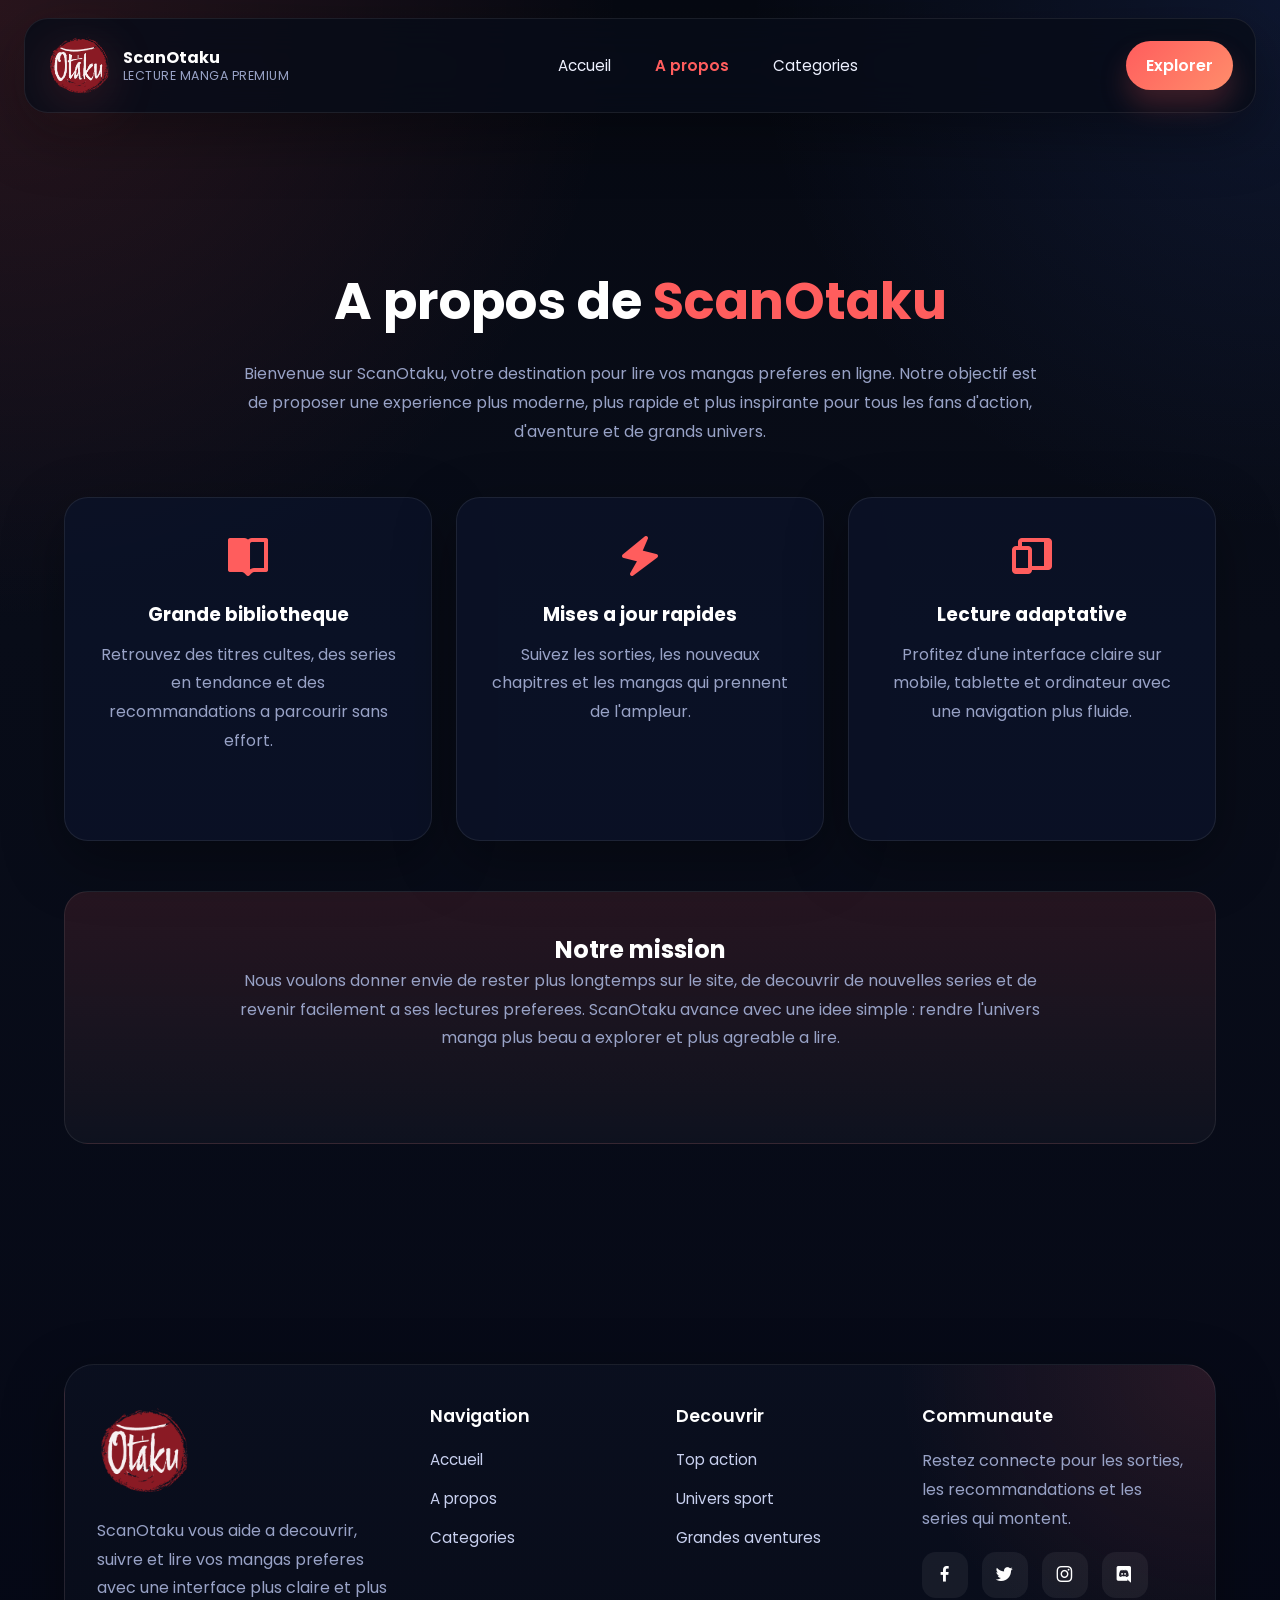
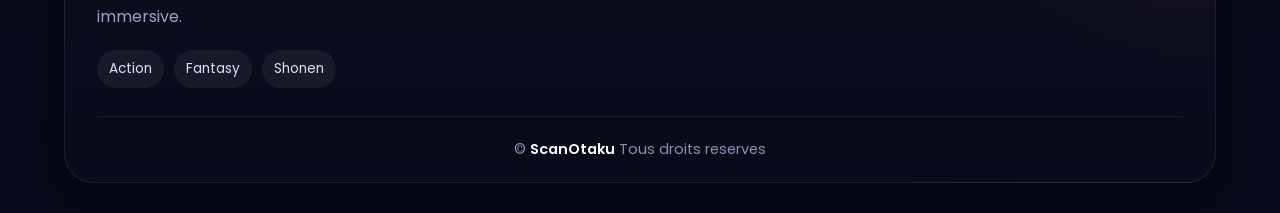
==== commit 4098e94f: "modif" ====
--- a/about.html
+++ b/about.html
@@ -86,7 +86,6 @@
                     <li><a href="index.html">Accueil</a></li>
                     <li><a href="about.html">A propos</a></li>
                     <li><a href="categorie.html">Categories</a></li>
-                    <li><a href="detail.html">Page detail</a></li>
                 </ul>
             </div>
             <div class="footer-links">
--- a/style.css
+++ b/style.css
@@ -1115,12 +1115,15 @@
         height: 200px;
     }
 
-    .footer-content {
-        text-align: center;
+    .footer-content,
+    .footer-logo,
+    .footer-links,
+    .footer-social {
+        text-align: left;
     }
 
     .footer-pills,
     .social-icons {
-        justify-content: center;
-    }
-}
+        justify-content: flex-start;
+    }
+}
